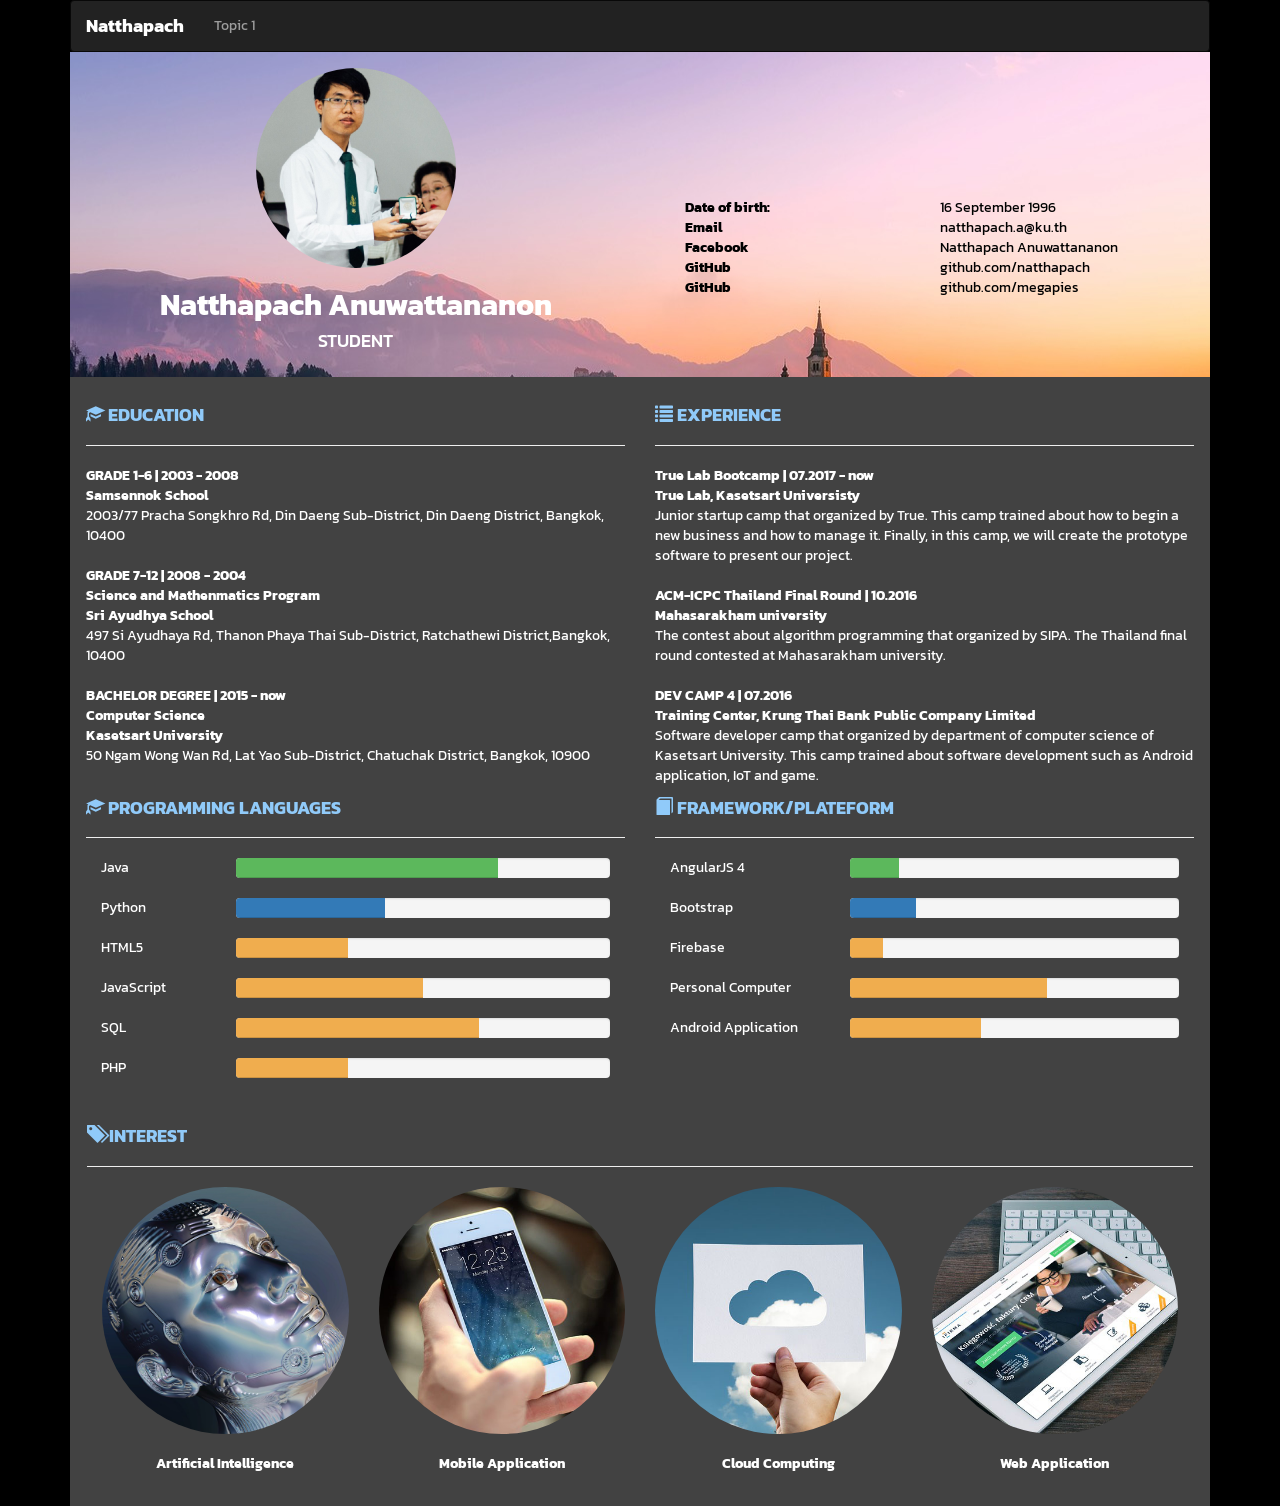
==== index.html @ d193bb7d "initial commit" ====
<html>

<head>
  <meta charset="utf-8">
  <meta http-equiv="X-UA-Compatible" content="IE=edge">
  <meta name="viewport" content="width=device-width, initial-scale=1">
  <!-- The above 3 meta tags *must* come first in the head; any other head content must come *after* these tags -->
  <title>Natthapach Anuwattananon</title>
  <!-- Bootstrap -->
  <link href="css/bootstrap.min.css" rel="stylesheet">
  <link href="https://fonts.googleapis.com/css?family=Kanit" rel="stylesheet">
  <!-- HTML5 shim and Respond.js for IE8 support of HTML5 elements and media queries -->
  <!-- WARNING: Respond.js doesn't work if you view the page via file:// -->
  <!--[if lt IE 9]>
      <script src="https://oss.maxcdn.com/html5shiv/3.7.3/html5shiv.min.js"></script>
      <script src="https://oss.maxcdn.com/respond/1.4.2/respond.min.js"></script>
    <![endif]-->
  <style>
    .font-kanit{
        font-family: 'Kanit', sans-serif;
    }

    #header{
      background: url("image/header.jpg") no-repeat;
      color: white;
    }

    #body {
      background: #424242;
      color: white;
      padding: 16px;
    }

    .topic {
      color: #90caf9
    }

    .col-centered {
      margin: 0 auto;
    }

    @media (min-width: 768px){
      #contract{
        color: #000
      }
    }
  </style>
</head>

<body style="background: #000" class="font-kanit">
  <div class="container"  >
    <nav class="navbar navbar-inverse" style="margin: 0px">
      <div class="container-fluid">
        <div class="navbar-header">
            <button type="button" class="navbar-toggle collapsed" data-toggle="collapse" data-target="#bs-example-navbar-collapse-1" aria-expanded="false">
              <span class="sr-only">Toggle navigation</span>
              <span class="icon-bar"></span>
              <span class="icon-bar"></span>
              <span class="icon-bar"></span>
        </button>
        <a class="navbar-brand" href="index.html"><b style="color: #fff">Natthapach</b></a>
        </div>
        <div class="collapse navbar-collapse" id="bs-example-navbar-collapse-1">
          <ul class="nav navbar-nav">
            <li><a href="tp-summary_how-a-web-browser-builds-and-displays-a-web-page.html">Topic 1</a></li>          
          </ul>
        </div>
      </div>
    </nav>

    <div id="header">
      <div class="row" style="padding: 16px;">
        <div class="col-xs-12 col-sm-6" align="center">
          <img src="image/profile.jpg" class="img-circle" alt="profile" style="width: 200px; height: 200px">
          <br>
          <h2> <b>Natthapach Anuwattananon</b> </h2>
          <h4> STUDENT </h4>
        </div>
        <div class="col-xs-12 col-sm-6" style="vertical-align:bottom" id="contract">
          <div class="col-xs-12" style="margin-top:10px">
            &nbsp;
            <!-- <h5> <b>CAREER GOAL</b>
              <br>
              <br> &nbsp;&nbsp;&nbsp;&nbsp;&nbsp;&nbsp;&nbsp;&nbsp;I have some dream for my life. That is about eating every food in the world. I want to the king of eater! I will eat any thing that I need. </h5> -->
          </div>
          <div class="col-sm-12">
            <br>
            <br>
            <br>
            <br>
            <br> </div>
          <div class="col-xs-12">
            <!-- <hr> -->
            <div class="col-xs-6"> <b>Date of birth:</b> </div>
            <div class="col-xs-6"> 16 September 1996 </div>
            <div class="col-xs-6"> <b>Email</b> </div>
            <div class="col-xs-6"> natthapach.a@ku.th </div>
            <div class="col-xs-6"> <b>Facebook</b> </div>
            <div class="col-xs-6"> Natthapach Anuwattananon </div>
            <div class="col-xs-6"> <b>GitHub</b> </div>
            <div class="col-xs-6"> github.com/natthapach  </div>
            <div class="col-xs-6"> <b>GitHub</b> </div>
            <div class="col-xs-6"> github.com/megapies </div>
          </div>
        </div>
      </div>
    </div>

    <div id="body">
      <div class="row">
        <div class="col-xs-12 col-sm-6">
          <h4 class="topic"> 
            <span class="glyphicon glyphicon-education" aria-hidden="true"></span> 
            <b>EDUCATION</b>
            <hr> 
          </h4> 

          <b>GRADE 1-6 | 2003 - 2008 <br> Samsennok School <br> </b> 2003/77 Pracha Songkhro Rd, Din Daeng Sub-District, Din Daeng District, Bangkok, 10400
          <br>
          <br> 
          <b>
            GRADE 7-12 | 2008 - 2004 <br> 
            Science and Mathenmatics Program <br>
            Sri Ayudhya School<br> 
          </b> 
            497 Si Ayudhaya Rd, Thanon Phaya Thai Sub-District, Ratchathewi District,Bangkok, 10400
          <br>
          <br> 
          <b>BACHELOR DEGREE | 2015 - now <br> 
            Computer Science<br>
            Kasetsart University<br>
          </b> 
            50 Ngam Wong Wan Rd, Lat Yao Sub-District, Chatuchak District, Bangkok, 10900
      
        </div>

        <!-- Experience -->
        <div class="col-xs-12 col-sm-6">
          <h4 class="topic"> <span class="glyphicon glyphicon-list" aria-hidden="true"></span> <b>EXPERIENCE</b>
            <hr> 
          </h4> 
            <b>
              True Lab Bootcamp | 07.2017 - now <br> 
              True Lab, Kasetsart Universisty <br>
            </b> 
            Junior startup camp that organized by True. This camp trained about how to begin a new business and how to manage it. Finally, in this camp, we will create the prototype software to present our project.
          <br>
          <br> 
          <b>
            ACM-ICPC Thailand Final Round | 10.2016 <br> 
            Mahasarakham university <br> 
          </b> 
          The contest about algorithm programming that organized by SIPA. The Thailand final round contested at Mahasarakham university.
          <br>
          <br> 
          <b>
            DEV CAMP 4 | 07.2016 <br> 
            Training Center, Krung Thai Bank Public Company Limited <br> 
          </b> 
          Software developer camp that organized by department of computer science of Kasetsart University. This camp trained about software development such as Android application, IoT and game.
        </div>
          <!-- Education -->
      </div>

    <div id="body" style="padding: 0px">
      <div class="row">
        <!-- -->
        <div class="col-xs-12 col-sm-6">
          <h4 class="topic"> <span class="glyphicon glyphicon-education" aria-hidden="true"></span> <b> PROGRAMMING LANGUAGES</b>
            <hr> </h4>
          <!-- -->
          <div class="col-xs-3"> Java </div>
          <div class="col-xs-9">
            <div class="progress">
              <div class="progress-bar progress-bar-success" role="progressbar" aria-valuenow="60" aria-valuemin="0" aria-valuemax="100" style="width: 70%;"> <span class="sr-only">60% Complete</span> </div>
            </div>
          </div>
          <!--  -->
          <div class="col-xs-3"> Python </div>
          <div class="col-xs-9">
            <div class="progress">
              <div class="progress-bar" role="progressbar" aria-valuenow="60" aria-valuemin="0" aria-valuemax="100" style="width: 40%;"> <span class="sr-only">60% Complete</span> </div>
            </div>
          </div>
          <!--  -->
          
          <div class="col-xs-3"> HTML5 </div>
          <div class="col-xs-9">
            <div class="progress">
              <div class="progress-bar progress-bar-warning" role="progressbar" aria-valuenow="60" aria-valuemin="0" aria-valuemax="100" style="width: 30%;"> <span class="sr-only">60% Complete</span> </div>
            </div>
          </div>
          <!-- -->
          
          <div class="col-xs-3"> JavaScript </div>
          <div class="col-xs-9">
            <div class="progress">
              <div class="progress-bar progress-bar-warning" role="progressbar" aria-valuenow="60" aria-valuemin="0" aria-valuemax="100" style="width: 50%;"> <span class="sr-only">60% Complete</span> </div>
            </div>
          </div>
          <!-- -->
          <div class="col-xs-3"> SQL</div>
          <div class="col-xs-9">
            <div class="progress">
              <div class="progress-bar progress-bar-warning" role="progressbar" aria-valuenow="60" aria-valuemin="0" aria-valuemax="100" style="width: 65%;"> <span class="sr-only">60% Complete</span> </div>
            </div>
          </div>
          <!-- -->
          <div class="col-xs-3"> PHP</div>
          <div class="col-xs-9">
            <div class="progress">
              <div class="progress-bar progress-bar-warning" role="progressbar" aria-valuenow="60" aria-valuemin="0" aria-valuemax="100" style="width: 30%;"> <span class="sr-only">60% Complete</span> </div>
            </div>
          </div>
          <!-- -->
        </div>
        <!-- **************** -->
        <div class="col-xs-12 col-sm-6">
          <h4 class="topic"> 
            <span class="glyphicon glyphicon-book" aria-hidden="true"></span> 
            <b> FRAMEWORK/PLATEFORM</b>
            <hr> 
          </h4>
          <!-- -->
          <div class="col-xs-4"> AngularJS 4</div>
          <div class="col-xs-8">
            <div class="progress">
              <div class="progress-bar progress-bar-success" role="progressbar" aria-valuenow="60" aria-valuemin="0" aria-valuemax="100" style="width: 15%;"> <span class="sr-only">60% Complete</span> </div>
            </div>
          </div>
          <!--  -->
          <div class="col-xs-4"> Bootstrap </div>
          <div class="col-xs-8">
            <div class="progress">
              <div class="progress-bar" role="progressbar" aria-valuenow="60" aria-valuemin="0" aria-valuemax="100" style="width: 20%;"> <span class="sr-only">60% Complete</span> </div>
            </div>
          </div>
          <!--  -->
          
          <div class="col-xs-4"> Firebase </div>
          <div class="col-xs-8">
            <div class="progress">
              <div class="progress-bar progress-bar-warning" role="progressbar" aria-valuenow="60" aria-valuemin="0" aria-valuemax="100" style="width: 10%;"> <span class="sr-only">60% Complete</span> </div>
            </div>
          </div>
          <!-- -->
          
          <div class="col-xs-4"> Personal Computer </div>
          <div class="col-xs-8">
            <div class="progress">
              <div class="progress-bar progress-bar-warning" role="progressbar" aria-valuenow="60" aria-valuemin="0" aria-valuemax="100" style="width: 60%;"> <span class="sr-only">60% Complete</span> </div>
            </div>
          </div>
          <!-- -->
          <div class="col-xs-4"> Android Application</div>
          <div class="col-xs-8">
            <div class="progress">
              <div class="progress-bar progress-bar-warning" role="progressbar" aria-valuenow="60" aria-valuemin="0" aria-valuemax="100" style="width: 40%;"> <span class="sr-only">60% Complete</span> </div>
            </div>
          </div>
          <!-- -->
        
        </div>
      </div>
    </div>
    <div class="body" style="padding: 16px">
      <div class="row">
          <h4 class="topic"> <span class="glyphicon glyphicon-tags" aria-hidden="true"></span> <b> INTEREST</b>
            <hr> </h4>
          <div class="col-sm-3 col-xs-6" align="center">
            <img src="image/interest-ai.jpg" class="img-responsive img-circle" alt="Artificial Intelligent">
            <br><b>Artificial Intelligence</b><br> 
          </div>
          <div class="col-sm-3 col-xs-6" align="center">
            <img src="image/interest-app.jpg" class="img-responsive img-circle" alt="Mobile Application">
            <br><b>Mobile Application</b><br>
          </div>
          <div class="col-sm-3 col-xs-6" align="center">
            <img src="image/interest-cloud-computing.jpg" class="img-responsive img-circle" alt="Cloud Computing">
            <br><b>Cloud Computing</b><br>
          </div>
          <div class="col-sm-3 col-xs-6" align="center">
            <img src="image/interest-web-app.jpg" class="img-responsive img-circle" alt="Web Application">
            <br><b>Web Application</b><br>
          </div>

      </div>
    </div>
  </div>
  <!-- jQuery (necessary for Bootstrap's JavaScript plugins) -->
  <script src="js/jquery-3.2.1.min.js"></script>
  <!-- Include all compiled plugins (below), or include individual files as needed -->
  <script src="js/bootstrap.min.js"></script>
</body>

</html>
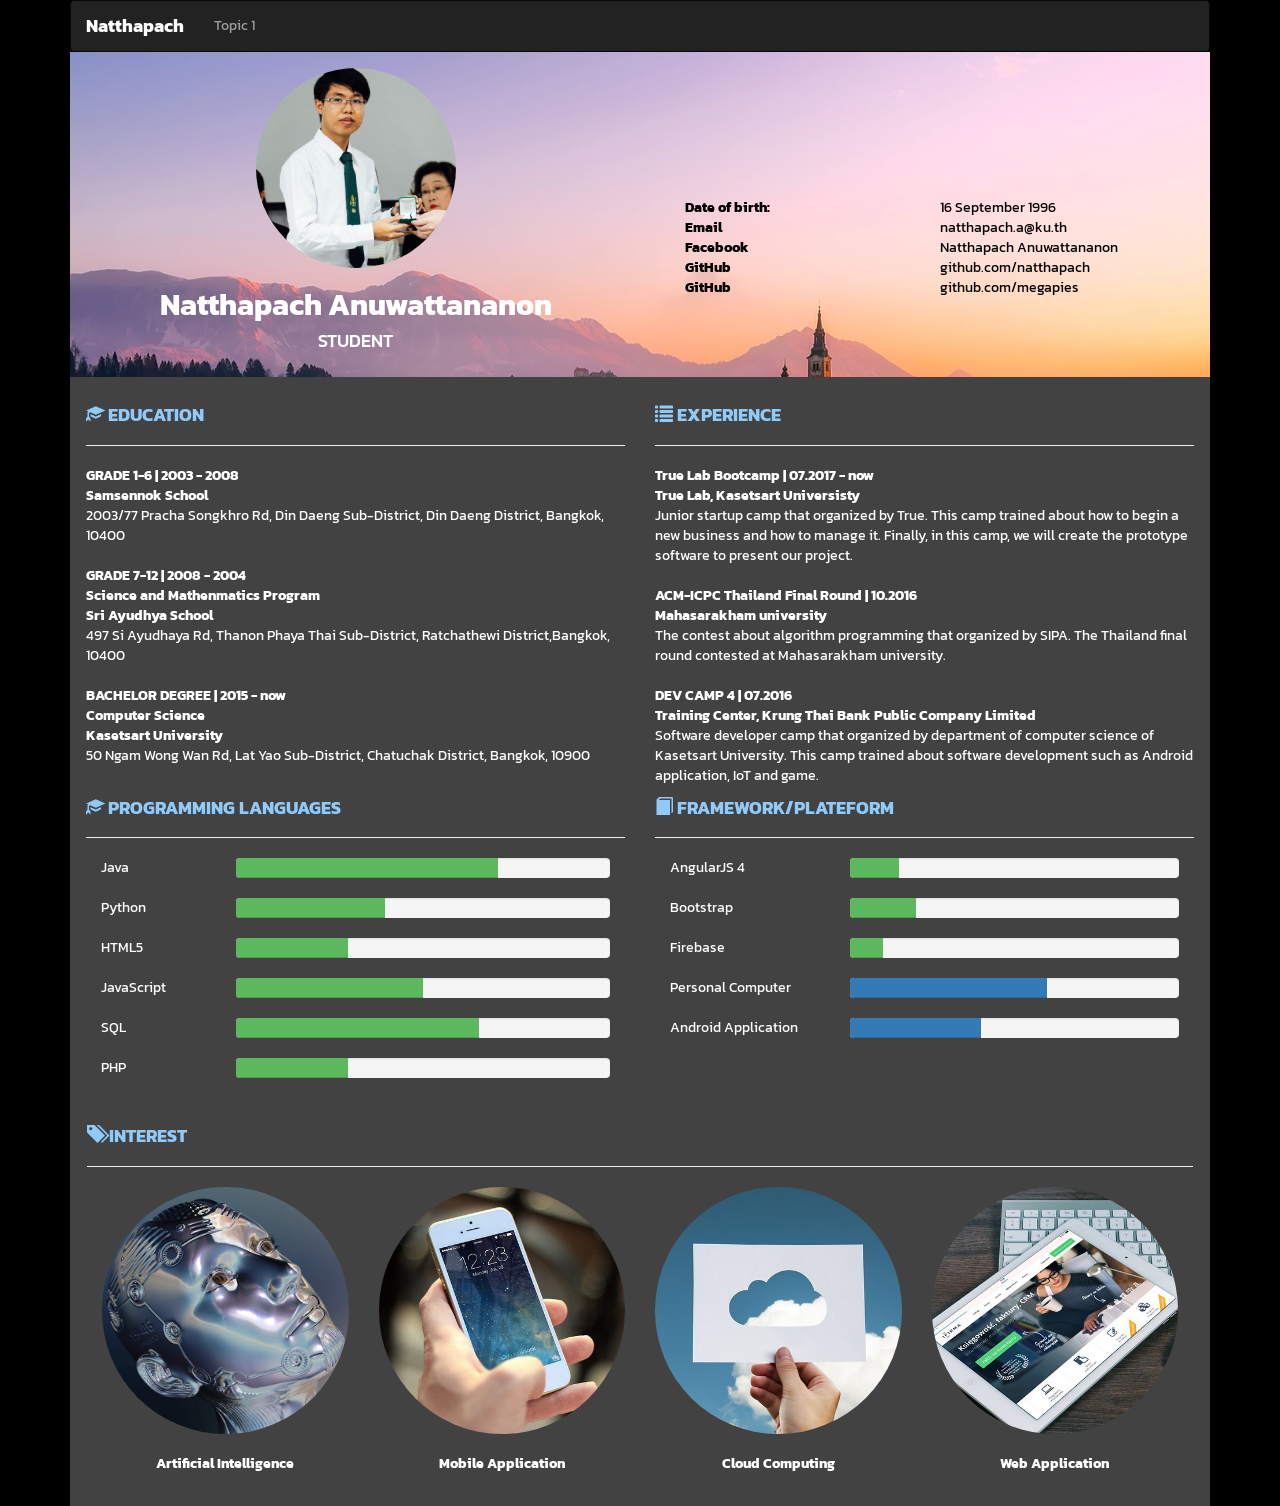
==== commit c6bbd3e0: "change skill gauge color  Committer: Natthapach Anuwattananon <Natthapach Anuwattananon>  Changes to" ====
--- a/index.html
+++ b/index.html
@@ -178,8 +178,8 @@
           <!--  -->
           <div class="col-xs-3"> Python </div>
           <div class="col-xs-9">
-            <div class="progress">
-              <div class="progress-bar" role="progressbar" aria-valuenow="60" aria-valuemin="0" aria-valuemax="100" style="width: 40%;"> <span class="sr-only">60% Complete</span> </div>
+            <div class="progress ">
+              <div class="progress-bar progress-bar-success" role="progressbar" aria-valuenow="60" aria-valuemin="0" aria-valuemax="100" style="width: 40%;"> <span class="sr-only">60% Complete</span> </div>
             </div>
           </div>
           <!--  -->
@@ -187,7 +187,7 @@
           <div class="col-xs-3"> HTML5 </div>
           <div class="col-xs-9">
             <div class="progress">
-              <div class="progress-bar progress-bar-warning" role="progressbar" aria-valuenow="60" aria-valuemin="0" aria-valuemax="100" style="width: 30%;"> <span class="sr-only">60% Complete</span> </div>
+              <div class="progress-bar progress-bar-success" role="progressbar" aria-valuenow="60" aria-valuemin="0" aria-valuemax="100" style="width: 30%;"> <span class="sr-only">60% Complete</span> </div>
             </div>
           </div>
           <!-- -->
@@ -195,21 +195,21 @@
           <div class="col-xs-3"> JavaScript </div>
           <div class="col-xs-9">
             <div class="progress">
-              <div class="progress-bar progress-bar-warning" role="progressbar" aria-valuenow="60" aria-valuemin="0" aria-valuemax="100" style="width: 50%;"> <span class="sr-only">60% Complete</span> </div>
+              <div class="progress-bar progress-bar-success" role="progressbar" aria-valuenow="60" aria-valuemin="0" aria-valuemax="100" style="width: 50%;"> <span class="sr-only">60% Complete</span> </div>
             </div>
           </div>
           <!-- -->
           <div class="col-xs-3"> SQL</div>
           <div class="col-xs-9">
             <div class="progress">
-              <div class="progress-bar progress-bar-warning" role="progressbar" aria-valuenow="60" aria-valuemin="0" aria-valuemax="100" style="width: 65%;"> <span class="sr-only">60% Complete</span> </div>
+              <div class="progress-bar progress-bar-success" role="progressbar" aria-valuenow="60" aria-valuemin="0" aria-valuemax="100" style="width: 65%;"> <span class="sr-only">60% Complete</span> </div>
             </div>
           </div>
           <!-- -->
           <div class="col-xs-3"> PHP</div>
           <div class="col-xs-9">
             <div class="progress">
-              <div class="progress-bar progress-bar-warning" role="progressbar" aria-valuenow="60" aria-valuemin="0" aria-valuemax="100" style="width: 30%;"> <span class="sr-only">60% Complete</span> </div>
+              <div class="progress-bar progress-bar-success" role="progressbar" aria-valuenow="60" aria-valuemin="0" aria-valuemax="100" style="width: 30%;"> <span class="sr-only">60% Complete</span> </div>
             </div>
           </div>
           <!-- -->
@@ -232,7 +232,7 @@
           <div class="col-xs-4"> Bootstrap </div>
           <div class="col-xs-8">
             <div class="progress">
-              <div class="progress-bar" role="progressbar" aria-valuenow="60" aria-valuemin="0" aria-valuemax="100" style="width: 20%;"> <span class="sr-only">60% Complete</span> </div>
+              <div class="progress-bar progress-bar-success" role="progressbar" aria-valuenow="60" aria-valuemin="0" aria-valuemax="100" style="width: 20%;"> <span class="sr-only">60% Complete</span> </div>
             </div>
           </div>
           <!--  -->
@@ -240,7 +240,7 @@
           <div class="col-xs-4"> Firebase </div>
           <div class="col-xs-8">
             <div class="progress">
-              <div class="progress-bar progress-bar-warning" role="progressbar" aria-valuenow="60" aria-valuemin="0" aria-valuemax="100" style="width: 10%;"> <span class="sr-only">60% Complete</span> </div>
+              <div class="progress-bar progress-bar-success" role="progressbar" aria-valuenow="60" aria-valuemin="0" aria-valuemax="100" style="width: 10%;"> <span class="sr-only">60% Complete</span> </div>
             </div>
           </div>
           <!-- -->
@@ -248,14 +248,14 @@
           <div class="col-xs-4"> Personal Computer </div>
           <div class="col-xs-8">
             <div class="progress">
-              <div class="progress-bar progress-bar-warning" role="progressbar" aria-valuenow="60" aria-valuemin="0" aria-valuemax="100" style="width: 60%;"> <span class="sr-only">60% Complete</span> </div>
+              <div class="progress-bar" role="progressbar" aria-valuenow="60" aria-valuemin="0" aria-valuemax="100" style="width: 60%;"> <span class="sr-only">60% Complete</span> </div>
             </div>
           </div>
           <!-- -->
           <div class="col-xs-4"> Android Application</div>
           <div class="col-xs-8">
             <div class="progress">
-              <div class="progress-bar progress-bar-warning" role="progressbar" aria-valuenow="60" aria-valuemin="0" aria-valuemax="100" style="width: 40%;"> <span class="sr-only">60% Complete</span> </div>
+              <div class="progress-bar" role="progressbar" aria-valuenow="60" aria-valuemin="0" aria-valuemax="100" style="width: 40%;"> <span class="sr-only">60% Complete</span> </div>
             </div>
           </div>
           <!-- -->
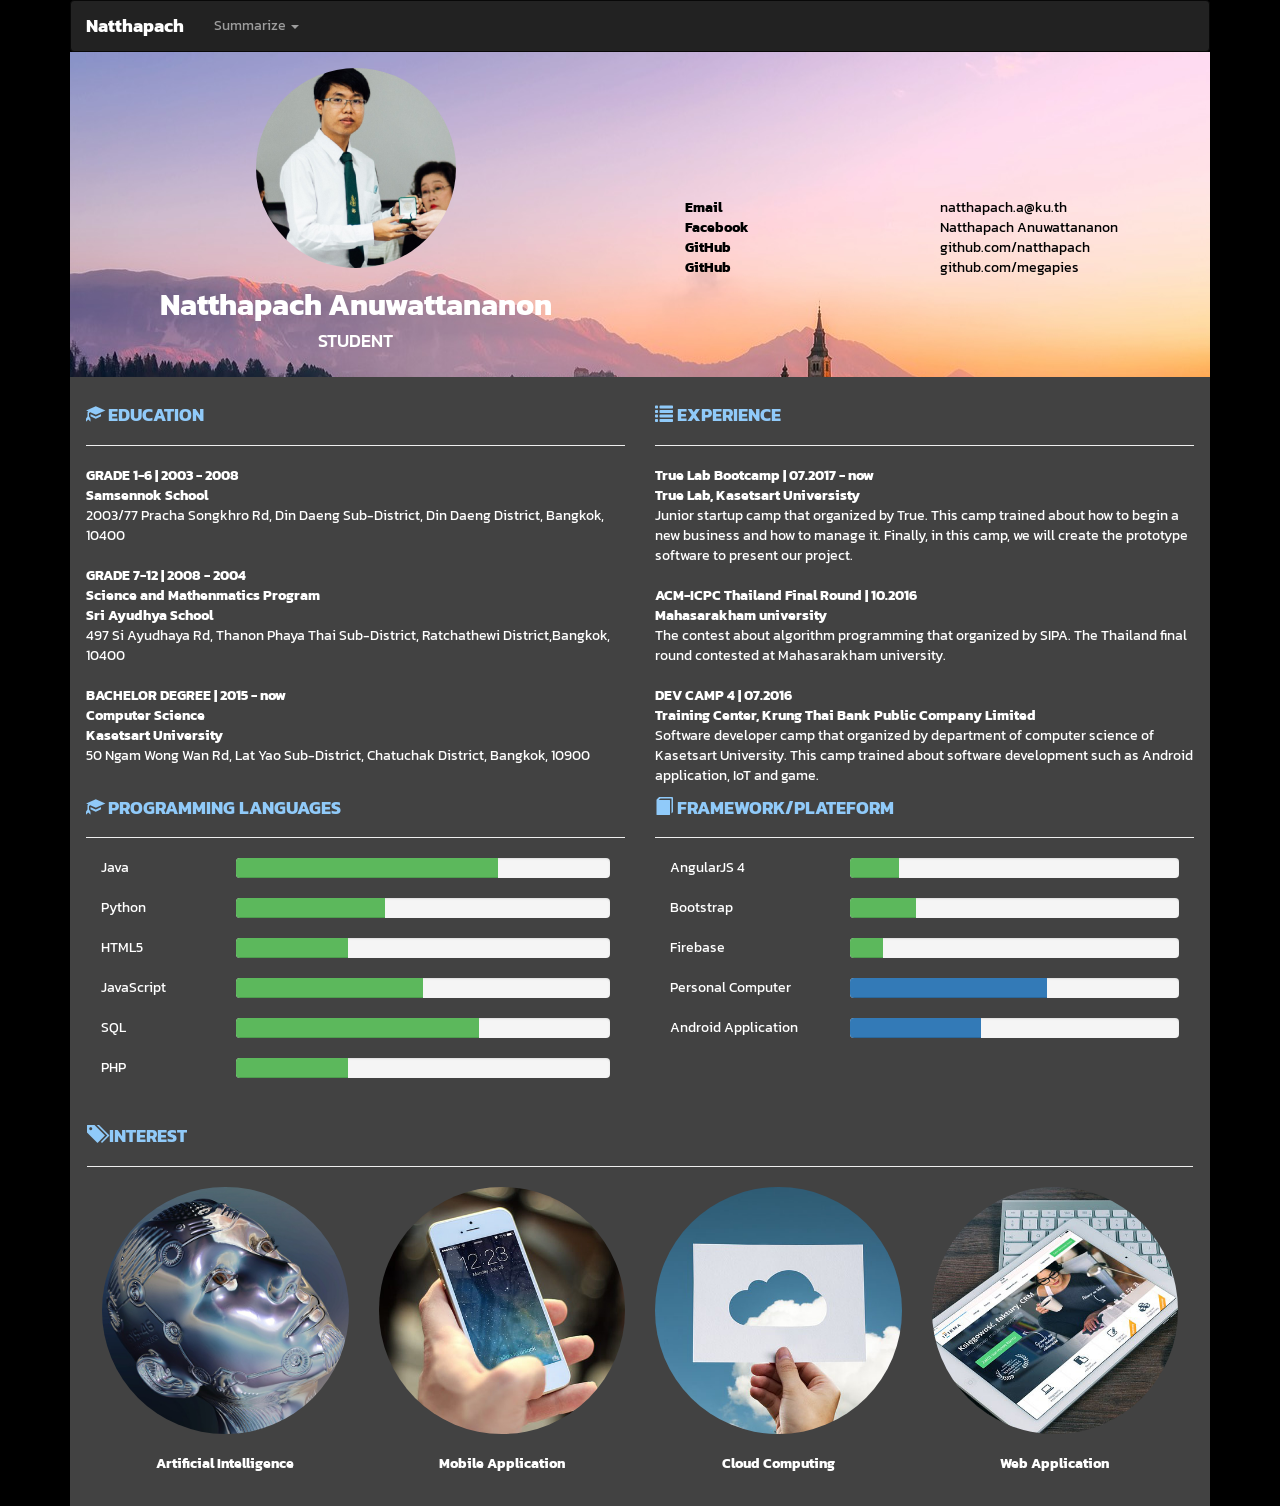
==== commit c7350b86: "create topic summarize 2  On branch master  Changes to be committed: 	new file:   image/tp-sum-2-1.p" ====
--- a/index.html
+++ b/index.html
@@ -49,6 +49,7 @@
 
 <body style="background: #000" class="font-kanit">
   <div class="container"  >
+    <!-- start navbar -->
     <nav class="navbar navbar-inverse" style="margin: 0px">
       <div class="container-fluid">
         <div class="navbar-header">
@@ -61,12 +62,20 @@
         <a class="navbar-brand" href="index.html"><b style="color: #fff">Natthapach</b></a>
         </div>
         <div class="collapse navbar-collapse" id="bs-example-navbar-collapse-1">
-          <ul class="nav navbar-nav">
-            <li><a href="tp-summary_how-a-web-browser-builds-and-displays-a-web-page.html">Topic 1</a></li>          
+          <ul class="nav navbar-nav class="dropdown-menu" aria-labelledby="dropdownMenuDivider">
+            <li class="dropdown">
+              <a class="dropdown-toggle" data-toggle="dropdown" href="#">Summarize
+              <span class="caret"></span></a>
+              <ul class="dropdown-menu">
+                <li><a href="tp-summary_how-a-web-browser-builds-and-displays-a-web-page.html">Browser build page</a></li> 
+              </ul>
+            </li>         
           </ul>
+         
         </div>
       </div>
     </nav>
+    <!-- end navbar -->
 
     <div id="header">
       <div class="row" style="padding: 16px;">
@@ -91,8 +100,6 @@
             <br> </div>
           <div class="col-xs-12">
             <!-- <hr> -->
-            <div class="col-xs-6"> <b>Date of birth:</b> </div>
-            <div class="col-xs-6"> 16 September 1996 </div>
             <div class="col-xs-6"> <b>Email</b> </div>
             <div class="col-xs-6"> natthapach.a@ku.th </div>
             <div class="col-xs-6"> <b>Facebook</b> </div>
